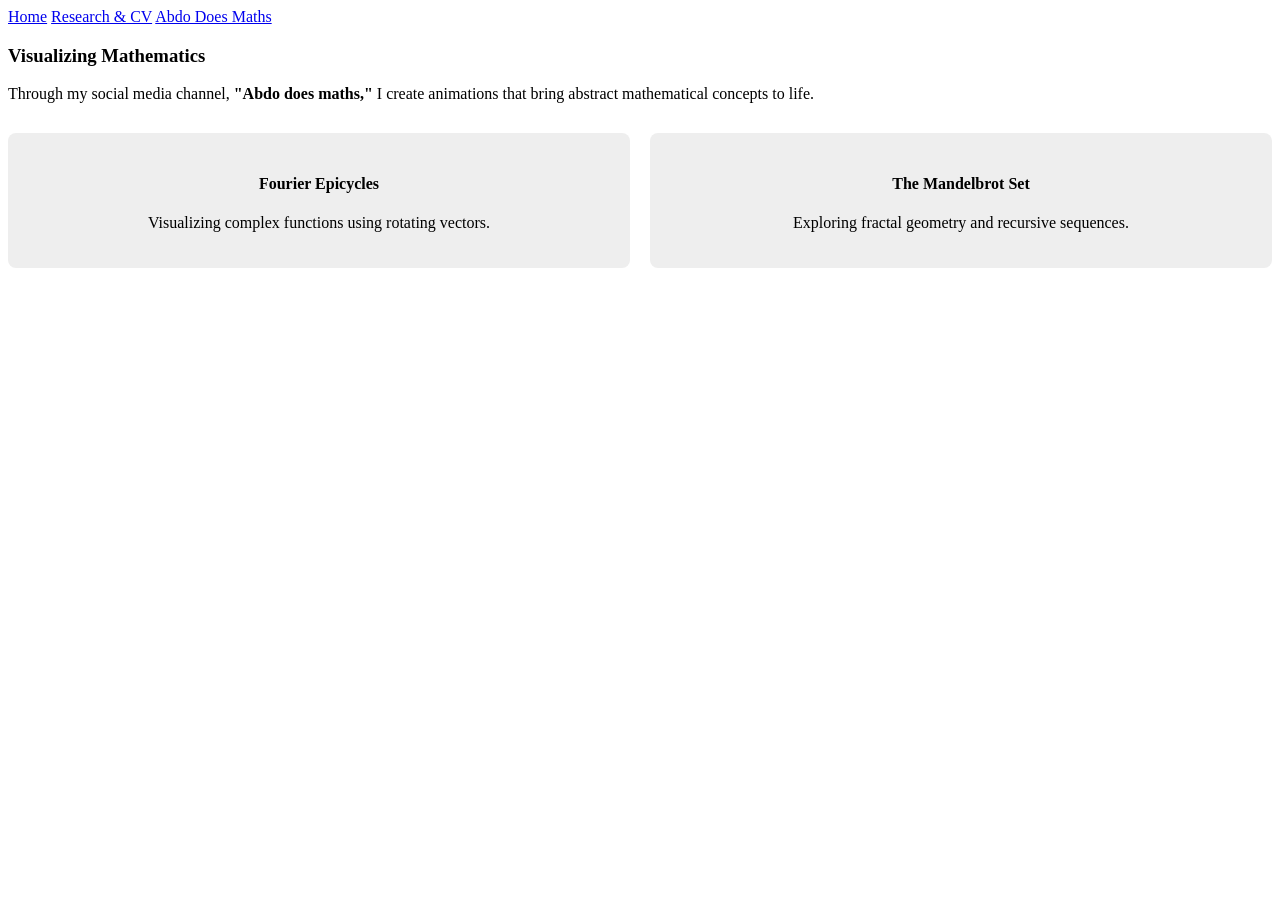
==== animations.html @ 846375ae "Add animations.html for visualizing mathematics" ====
<!DOCTYPE html>
<html lang="en">
<head>
    <meta charset="UTF-8">
    <meta name="viewport" content="width=device-width, initial-scale=1.0">
    <title>Abderrahmane Benfanich | Animations</title>
    <style>
        /* Paste the CSS from index.html here to keep the styling consistent */
    </style>
</head>
<body>

    <nav class="navbar">
        <a href="index.html">Home</a>
        <a href="research.html">Research & CV</a>
        <a href="animations.html" class="active">Abdo Does Maths</a>
    </nav>

    <div class="content-wrapper">
        <main class="card" style="grid-column: 1 / -1;"> <h3 class="section-title">Visualizing Mathematics</h3>
            <p>Through my social media channel, <strong>"Abdo does maths,"</strong> I create animations that bring abstract mathematical concepts to life.</p>
            
            <div style="display: flex; gap: 20px; margin-top: 30px;">
                <div style="flex: 1; background: #eee; padding: 20px; border-radius: 8px; text-align: center;">
                    <h4>Fourier Epicycles</h4>
                    <p>Visualizing complex functions using rotating vectors.</p>
                    </div>
                <div style="flex: 1; background: #eee; padding: 20px; border-radius: 8px; text-align: center;">
                    <h4>The Mandelbrot Set</h4>
                    <p>Exploring fractal geometry and recursive sequences.</p>
                </div>
            </div>
        </main>
    </div>

</body>
</html>
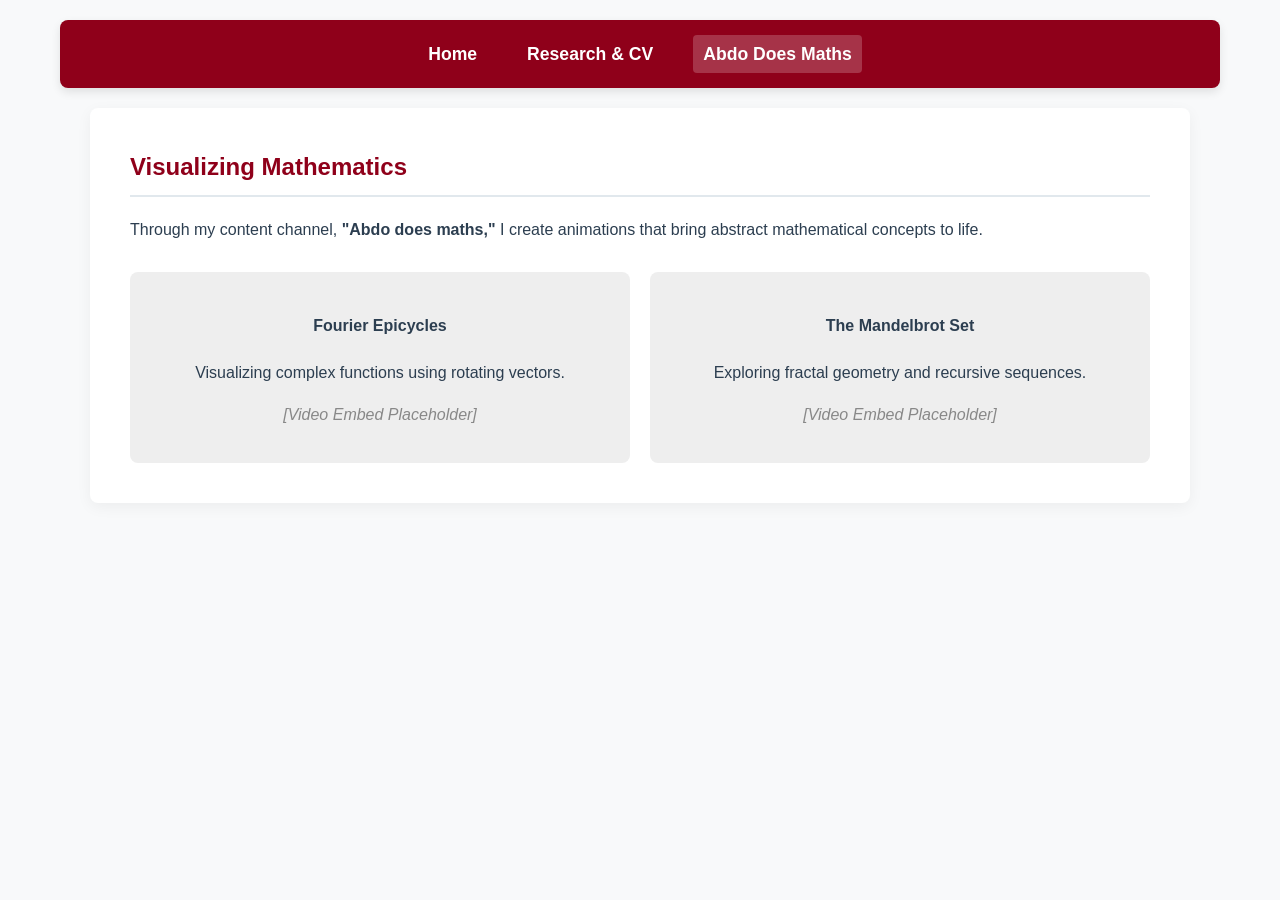
==== commit 7e877c5f: "Added all 3 website pages" ====
--- a/animations.html
+++ b/animations.html
@@ -5,7 +5,17 @@
     <meta name="viewport" content="width=device-width, initial-scale=1.0">
     <title>Abderrahmane Benfanich | Animations</title>
     <style>
-        /* Paste the CSS from index.html here to keep the styling consistent */
+        /* Exact same CSS */
+        :root { --primary: #8f001a; --bg-color: #f8f9fa; --text-main: #2c3e50; --text-light: #5a6c7d; --sidebar-bg: #ffffff; --border-color: #e1e8ed; }
+        body { font-family: 'Segoe UI', Roboto, Helvetica, Arial, sans-serif; line-height: 1.6; color: var(--text-main); background-color: var(--bg-color); margin: 0; padding: 20px; }
+        .navbar { background-color: var(--primary); max-width: 1100px; margin: 0 auto 20px auto; padding: 15px 30px; border-radius: 8px; box-shadow: 0 4px 10px rgba(0,0,0,0.1); display: flex; justify-content: center; gap: 30px; }
+        .navbar a { color: white; text-decoration: none; font-weight: 600; font-size: 1.1em; padding: 5px 10px; border-radius: 4px; transition: background 0.3s; }
+        .navbar a:hover, .navbar a.active { background-color: rgba(255, 255, 255, 0.2); }
+        .content-wrapper { max-width: 1100px; margin: 0 auto; display: grid; grid-template-columns: 1fr; gap: 20px; }
+        .card { background: var(--sidebar-bg); border-radius: 8px; box-shadow: 0 4px 15px rgba(0,0,0,0.05); padding: 40px; text-align: center; }
+        .section-title { color: var(--primary); font-size: 1.5em; border-bottom: 2px solid var(--border-color); padding-bottom: 8px; margin-top: 0; margin-bottom: 20px; text-align: left; }
+        .grid-container { display: grid; grid-template-columns: repeat(auto-fit, minmax(300px, 1fr)); gap: 20px; margin-top: 30px; }
+        .video-box { background: #eee; padding: 20px; border-radius: 8px; }
     </style>
 </head>
 <body>
@@ -17,21 +27,24 @@
     </nav>
 
     <div class="content-wrapper">
-        <main class="card" style="grid-column: 1 / -1;"> <h3 class="section-title">Visualizing Mathematics</h3>
-            <p>Through my social media channel, <strong>"Abdo does maths,"</strong> I create animations that bring abstract mathematical concepts to life.</p>
+        <main class="card">
+            <h3 class="section-title">Visualizing Mathematics</h3>
+            <p style="text-align: left;">Through my content channel, <strong>"Abdo does maths,"</strong> I create animations that bring abstract mathematical concepts to life.</p>
             
-            <div style="display: flex; gap: 20px; margin-top: 30px;">
-                <div style="flex: 1; background: #eee; padding: 20px; border-radius: 8px; text-align: center;">
+            <div class="grid-container">
+                <div class="video-box">
                     <h4>Fourier Epicycles</h4>
                     <p>Visualizing complex functions using rotating vectors.</p>
-                    </div>
-                <div style="flex: 1; background: #eee; padding: 20px; border-radius: 8px; text-align: center;">
+                    <p style="color: #888; font-style: italic;">[Video Embed Placeholder]</p>
+                </div>
+                <div class="video-box">
                     <h4>The Mandelbrot Set</h4>
                     <p>Exploring fractal geometry and recursive sequences.</p>
+                    <p style="color: #888; font-style: italic;">[Video Embed Placeholder]</p>
                 </div>
             </div>
         </main>
     </div>
 
 </body>
-</html>
+</html>
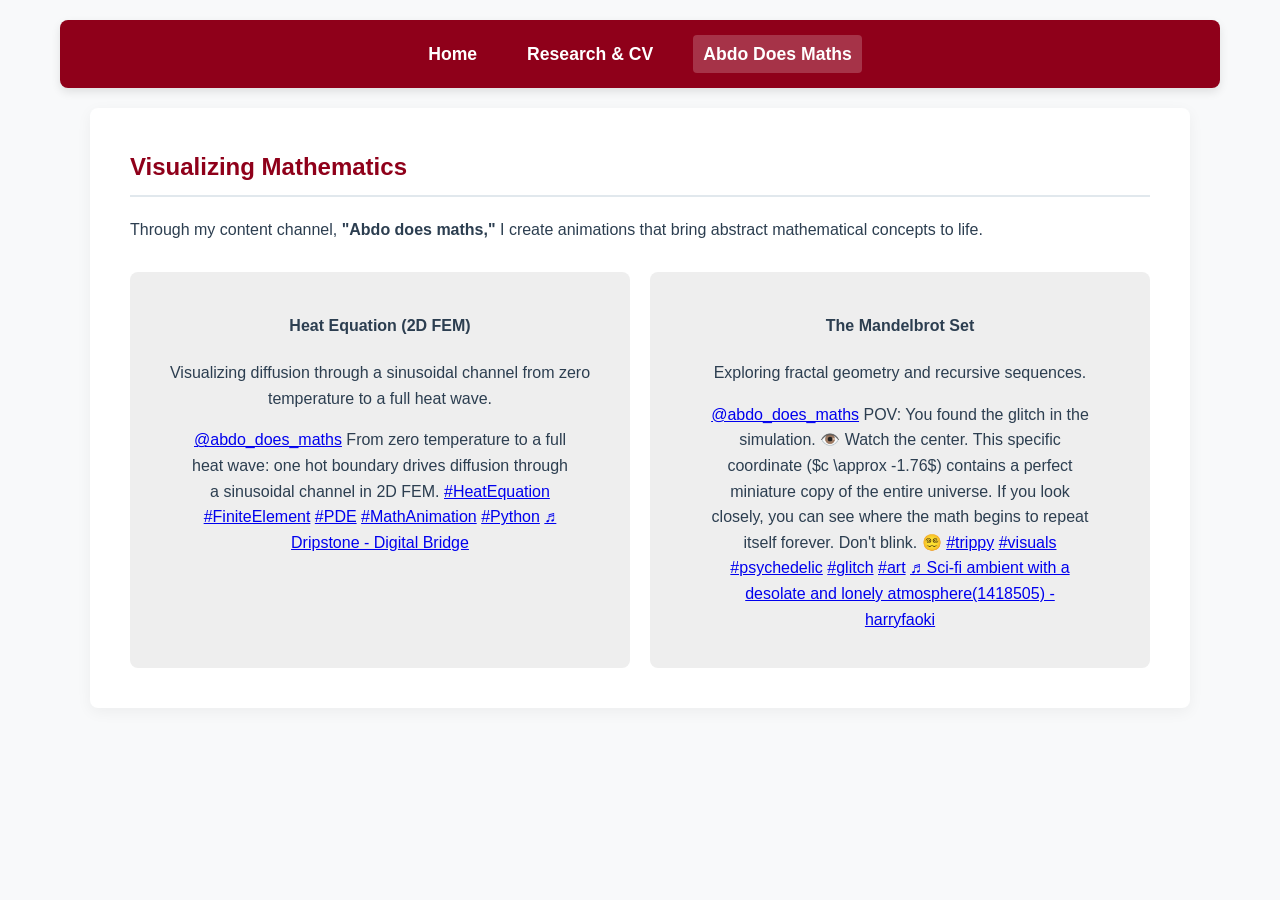
==== commit f1ab662c: "second video" ====
--- a/animations.html
+++ b/animations.html
@@ -33,14 +33,14 @@
             
             <div class="grid-container">
                 <div class="video-box">
-                    <h4>Fourier Epicycles</h4>
-                    <p>Visualizing complex functions using rotating vectors.</p>
-                    <p style="color: #888; font-style: italic;">[Video Embed Placeholder]</p>
+                <h4>Heat Equation (2D FEM)</h4>
+                <p>Visualizing diffusion through a sinusoidal channel from zero temperature to a full heat wave.</p>
+                    <blockquote class="tiktok-embed" cite="https://www.tiktok.com/@abdo_does_maths/video/7622740439497493781" data-video-id="7622740439497493781" style="max-width: 605px;min-width: 325px;" > <section> <a target="_blank" title="@abdo_does_maths" href="https://www.tiktok.com/@abdo_does_maths?refer=embed">@abdo_does_maths</a> From zero temperature to a full heat wave: one hot boundary drives diffusion through a sinusoidal channel in 2D FEM. <a title="heatequation" target="_blank" href="https://www.tiktok.com/tag/heatequation?refer=embed">#HeatEquation</a> <a title="finiteelement" target="_blank" href="https://www.tiktok.com/tag/finiteelement?refer=embed">#FiniteElement</a> <a title="pde" target="_blank" href="https://www.tiktok.com/tag/pde?refer=embed">#PDE</a> <a title="mathanimation" target="_blank" href="https://www.tiktok.com/tag/mathanimation?refer=embed">#MathAnimation</a> <a title="python" target="_blank" href="https://www.tiktok.com/tag/python?refer=embed">#Python</a> <a target="_blank" title="♬ Dripstone - Digital Bridge" href="https://www.tiktok.com/music/Dripstone-7466888353709099024?refer=embed">♬ Dripstone - Digital Bridge</a> </section> </blockquote> <script async src="https://www.tiktok.com/embed.js"></script>
                 </div>
                 <div class="video-box">
                     <h4>The Mandelbrot Set</h4>
                     <p>Exploring fractal geometry and recursive sequences.</p>
-                    <p style="color: #888; font-style: italic;">[Video Embed Placeholder]</p>
+                    <blockquote class="tiktok-embed" cite="https://www.tiktok.com/@abdo_does_maths/video/7607309494258896148" data-video-id="7607309494258896148" style="max-width: 605px;min-width: 325px;" > <section> <a target="_blank" title="@abdo_does_maths" href="https://www.tiktok.com/@abdo_does_maths?refer=embed">@abdo_does_maths</a> POV: You found the glitch in the simulation. 👁️ Watch the center. This specific coordinate ($c \approx -1.76$) contains a perfect miniature copy of the entire universe. If you look closely, you can see where the math begins to repeat itself forever. Don&#39;t blink. 😵‍💫 <a title="trippy" target="_blank" href="https://www.tiktok.com/tag/trippy?refer=embed">#trippy</a> <a title="visuals" target="_blank" href="https://www.tiktok.com/tag/visuals?refer=embed">#visuals</a> <a title="psychedelic" target="_blank" href="https://www.tiktok.com/tag/psychedelic?refer=embed">#psychedelic</a> <a title="glitch" target="_blank" href="https://www.tiktok.com/tag/glitch?refer=embed">#glitch</a> <a title="art" target="_blank" href="https://www.tiktok.com/tag/art?refer=embed">#art</a> <a target="_blank" title="♬ Sci-fi ambient with a desolate and lonely atmosphere(1418505) - harryfaoki" href="https://www.tiktok.com/music/Sci-fi-ambient-with-a-desolate-and-lonely-atmosphere-1418505-7223823859698894850?refer=embed">♬ Sci-fi ambient with a desolate and lonely atmosphere(1418505) - harryfaoki</a> </section> </blockquote> <script async src="https://www.tiktok.com/embed.js"></script>
                 </div>
             </div>
         </main>
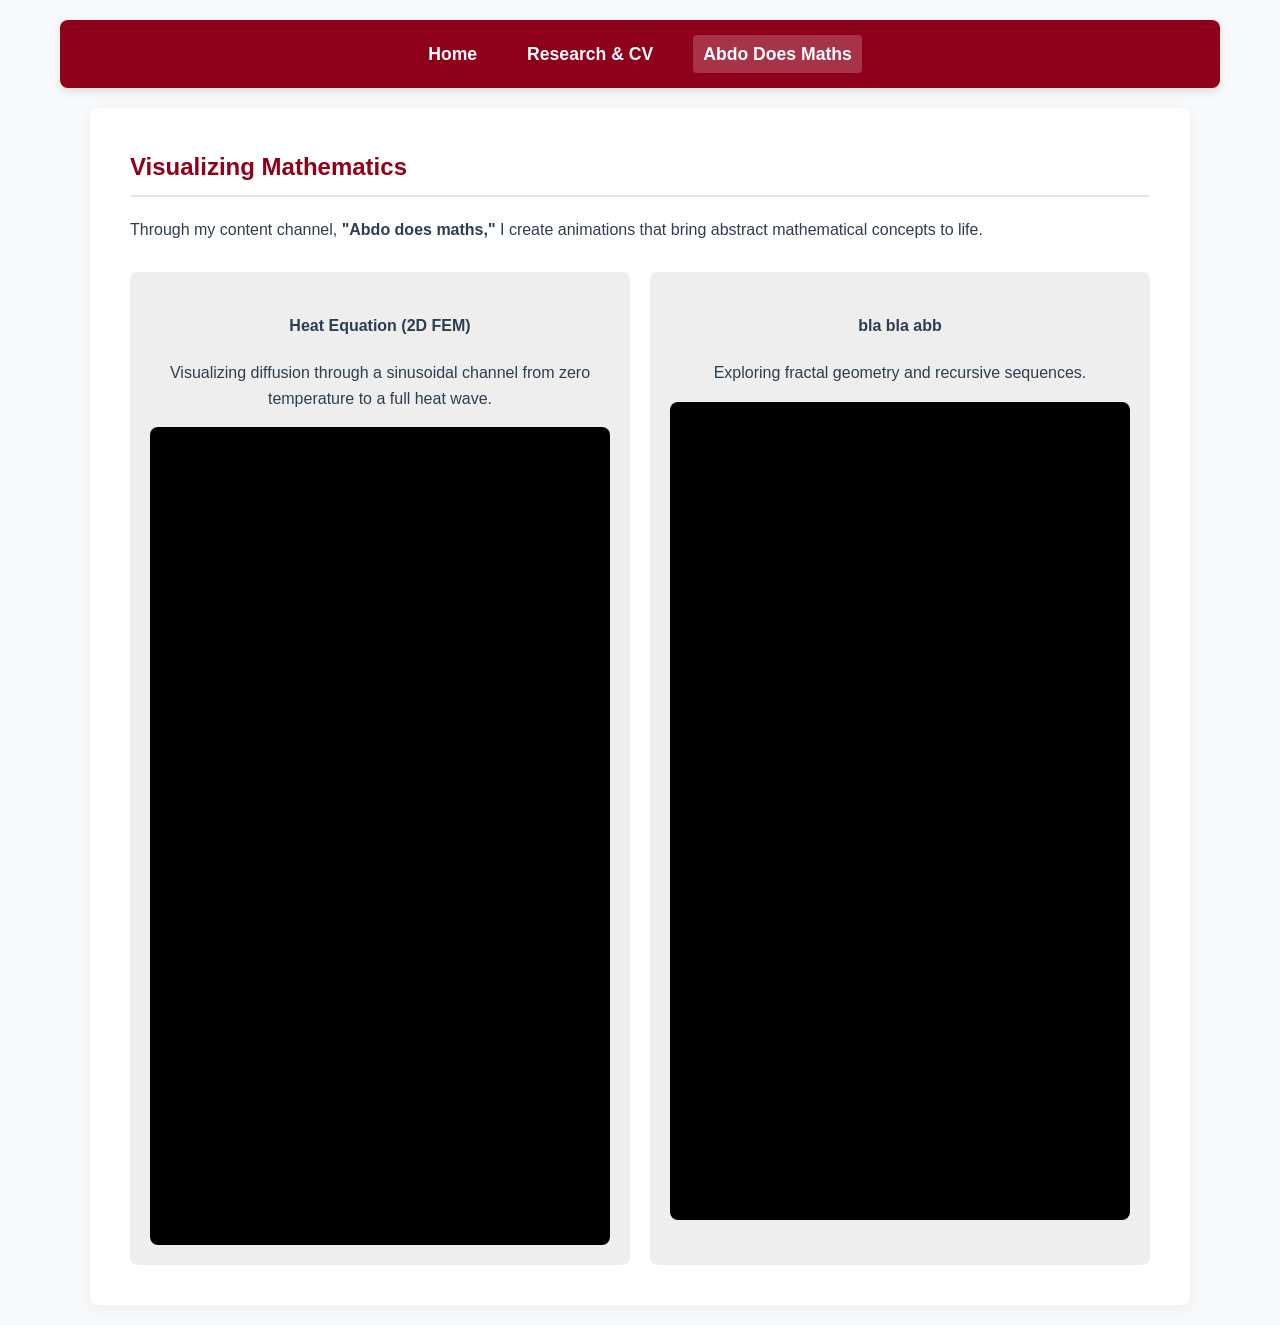
==== commit 20b2e0c2: "eh" ====
--- a/animations.html
+++ b/animations.html
@@ -16,6 +16,8 @@
         .section-title { color: var(--primary); font-size: 1.5em; border-bottom: 2px solid var(--border-color); padding-bottom: 8px; margin-top: 0; margin-bottom: 20px; text-align: left; }
         .grid-container { display: grid; grid-template-columns: repeat(auto-fit, minmax(300px, 1fr)); gap: 20px; margin-top: 30px; }
         .video-box { background: #eee; padding: 20px; border-radius: 8px; }
+        .tiktok-frame { position: relative; width: 100%; padding-top: 177.78%; border-radius: 8px; overflow: hidden; background: #000; }
+        .tiktok-frame iframe { position: absolute; inset: 0; width: 100%; height: 100%; border: 0; }
     </style>
 </head>
 <body>
@@ -35,12 +37,28 @@
                 <div class="video-box">
                 <h4>Heat Equation (2D FEM)</h4>
                 <p>Visualizing diffusion through a sinusoidal channel from zero temperature to a full heat wave.</p>
-                    <blockquote class="tiktok-embed" cite="https://www.tiktok.com/@abdo_does_maths/video/7622740439497493781" data-video-id="7622740439497493781" style="max-width: 605px;min-width: 325px;" > <section> <a target="_blank" title="@abdo_does_maths" href="https://www.tiktok.com/@abdo_does_maths?refer=embed">@abdo_does_maths</a> From zero temperature to a full heat wave: one hot boundary drives diffusion through a sinusoidal channel in 2D FEM. <a title="heatequation" target="_blank" href="https://www.tiktok.com/tag/heatequation?refer=embed">#HeatEquation</a> <a title="finiteelement" target="_blank" href="https://www.tiktok.com/tag/finiteelement?refer=embed">#FiniteElement</a> <a title="pde" target="_blank" href="https://www.tiktok.com/tag/pde?refer=embed">#PDE</a> <a title="mathanimation" target="_blank" href="https://www.tiktok.com/tag/mathanimation?refer=embed">#MathAnimation</a> <a title="python" target="_blank" href="https://www.tiktok.com/tag/python?refer=embed">#Python</a> <a target="_blank" title="♬ Dripstone - Digital Bridge" href="https://www.tiktok.com/music/Dripstone-7466888353709099024?refer=embed">♬ Dripstone - Digital Bridge</a> </section> </blockquote> <script async src="https://www.tiktok.com/embed.js"></script>
+                    <div class="tiktok-frame">
+                        <iframe
+                            src="https://www.tiktok.com/player/v1/7622740439497493781"
+                            title="Heat Equation (2D FEM)"
+                            loading="lazy"
+                            allow="autoplay; fullscreen; picture-in-picture; encrypted-media"
+                            allowfullscreen>
+                        </iframe>
+                    </div>
                 </div>
                 <div class="video-box">
-                    <h4>The Mandelbrot Set</h4>
+                    <h4>bla bla abb</h4>
                     <p>Exploring fractal geometry and recursive sequences.</p>
-                    <blockquote class="tiktok-embed" cite="https://www.tiktok.com/@abdo_does_maths/video/7607309494258896148" data-video-id="7607309494258896148" style="max-width: 605px;min-width: 325px;" > <section> <a target="_blank" title="@abdo_does_maths" href="https://www.tiktok.com/@abdo_does_maths?refer=embed">@abdo_does_maths</a> POV: You found the glitch in the simulation. 👁️ Watch the center. This specific coordinate ($c \approx -1.76$) contains a perfect miniature copy of the entire universe. If you look closely, you can see where the math begins to repeat itself forever. Don&#39;t blink. 😵‍💫 <a title="trippy" target="_blank" href="https://www.tiktok.com/tag/trippy?refer=embed">#trippy</a> <a title="visuals" target="_blank" href="https://www.tiktok.com/tag/visuals?refer=embed">#visuals</a> <a title="psychedelic" target="_blank" href="https://www.tiktok.com/tag/psychedelic?refer=embed">#psychedelic</a> <a title="glitch" target="_blank" href="https://www.tiktok.com/tag/glitch?refer=embed">#glitch</a> <a title="art" target="_blank" href="https://www.tiktok.com/tag/art?refer=embed">#art</a> <a target="_blank" title="♬ Sci-fi ambient with a desolate and lonely atmosphere(1418505) - harryfaoki" href="https://www.tiktok.com/music/Sci-fi-ambient-with-a-desolate-and-lonely-atmosphere-1418505-7223823859698894850?refer=embed">♬ Sci-fi ambient with a desolate and lonely atmosphere(1418505) - harryfaoki</a> </section> </blockquote> <script async src="https://www.tiktok.com/embed.js"></script>
+                    <div class="tiktok-frame">
+                        <iframe
+                            src="https://www.tiktok.com/player/v1/7607309494258896148"
+                            title="Fractal geometry and recursive sequences"
+                            loading="lazy"
+                            allow="autoplay; fullscreen; picture-in-picture; encrypted-media"
+                            allowfullscreen>
+                        </iframe>
+                    </div>
                 </div>
             </div>
         </main>
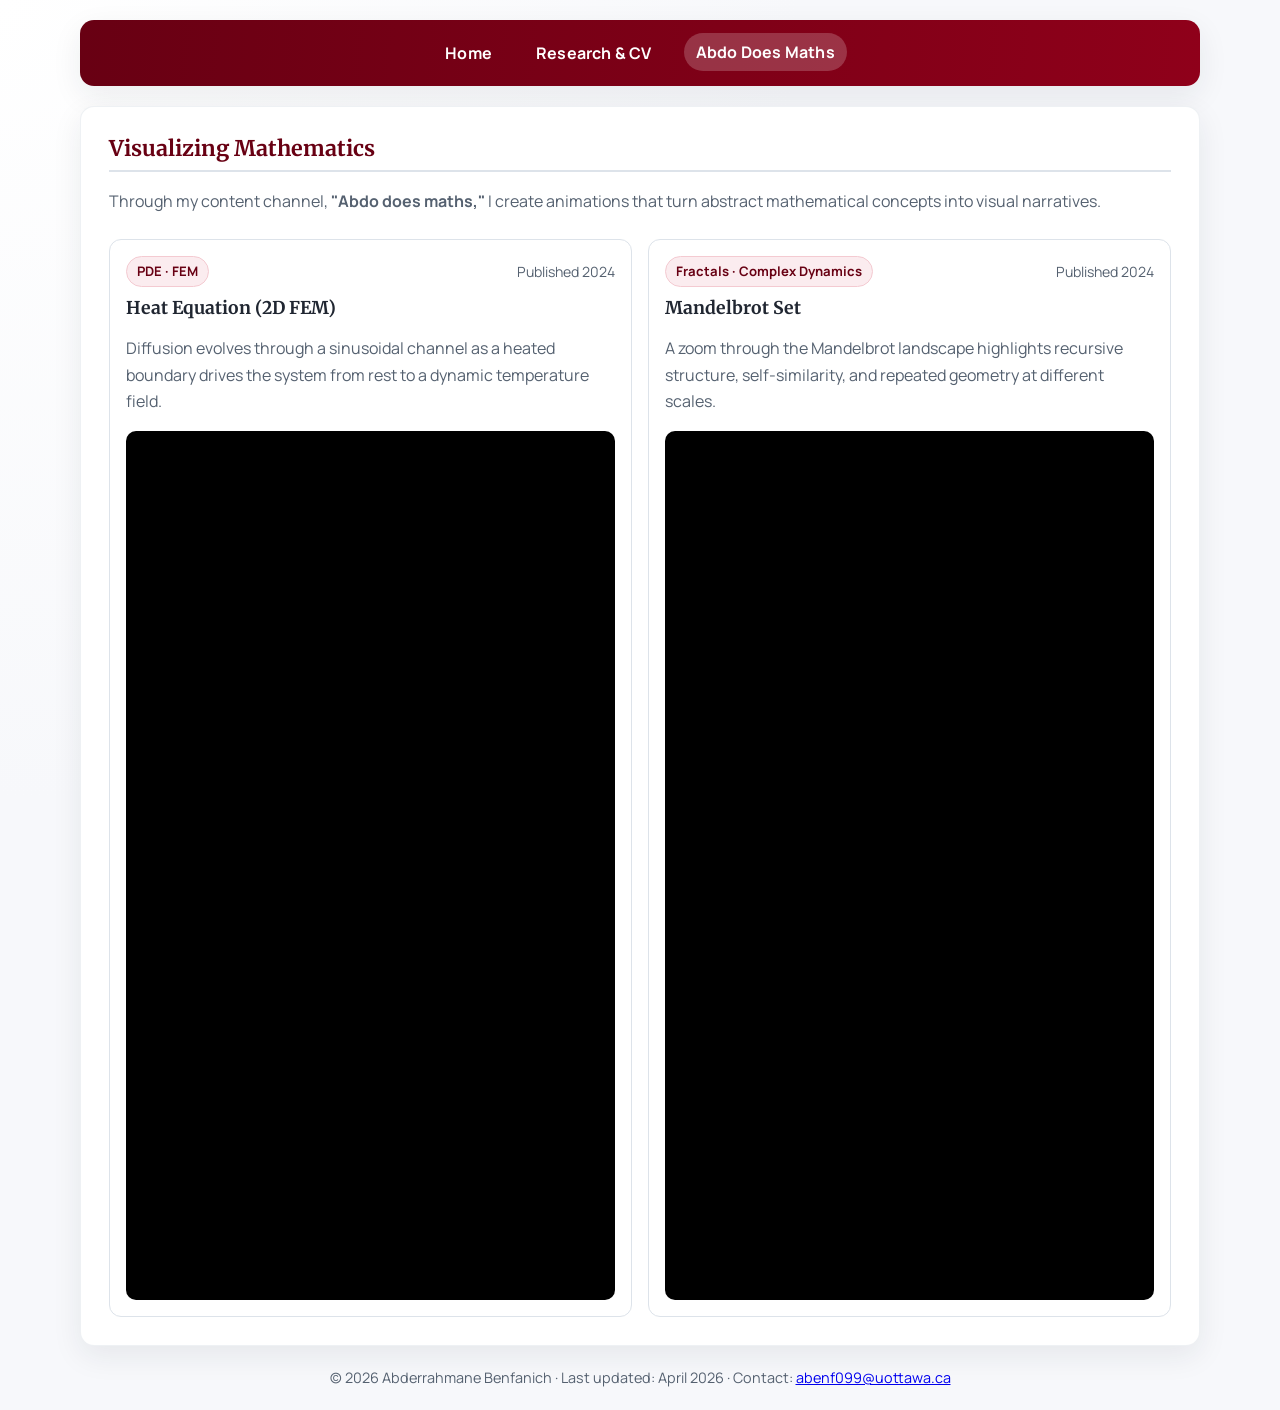
==== commit 920aedcb: "ofc" ====
--- a/animations.html
+++ b/animations.html
@@ -3,22 +3,23 @@
 <head>
     <meta charset="UTF-8">
     <meta name="viewport" content="width=device-width, initial-scale=1.0">
+    <meta name="description" content="Mathematical animations by Abderrahmane Benfanich: finite element simulation, PDE dynamics, and fractal visualizations from Abdo does maths.">
+    <meta name="robots" content="index, follow">
+    <meta property="og:type" content="website">
+    <meta property="og:title" content="Abderrahmane Benfanich | Animations">
+    <meta property="og:description" content="Watch math animations and visual explainers covering PDEs, FEM, and fractal geometry.">
+    <meta property="og:url" content="https://abderrahmane-benfanich.github.io/animations.html">
+    <meta property="og:image" content="https://abderrahmane-benfanich.github.io/favicon.svg">
+    <meta name="twitter:card" content="summary">
+    <meta name="twitter:title" content="Abderrahmane Benfanich | Animations">
+    <meta name="twitter:description" content="Watch math animations and visual explainers covering PDEs, FEM, and fractal geometry.">
+    <link rel="canonical" href="https://abderrahmane-benfanich.github.io/animations.html">
+    <link rel="icon" type="image/svg+xml" href="favicon.svg">
+    <link rel="preconnect" href="https://fonts.googleapis.com">
+    <link rel="preconnect" href="https://fonts.gstatic.com" crossorigin>
+    <link href="https://fonts.googleapis.com/css2?family=Manrope:wght@400;600;700;800&family=Merriweather:wght@700;900&display=swap" rel="stylesheet">
+    <link rel="stylesheet" href="styles.css">
     <title>Abderrahmane Benfanich | Animations</title>
-    <style>
-        /* Exact same CSS */
-        :root { --primary: #8f001a; --bg-color: #f8f9fa; --text-main: #2c3e50; --text-light: #5a6c7d; --sidebar-bg: #ffffff; --border-color: #e1e8ed; }
-        body { font-family: 'Segoe UI', Roboto, Helvetica, Arial, sans-serif; line-height: 1.6; color: var(--text-main); background-color: var(--bg-color); margin: 0; padding: 20px; }
-        .navbar { background-color: var(--primary); max-width: 1100px; margin: 0 auto 20px auto; padding: 15px 30px; border-radius: 8px; box-shadow: 0 4px 10px rgba(0,0,0,0.1); display: flex; justify-content: center; gap: 30px; }
-        .navbar a { color: white; text-decoration: none; font-weight: 600; font-size: 1.1em; padding: 5px 10px; border-radius: 4px; transition: background 0.3s; }
-        .navbar a:hover, .navbar a.active { background-color: rgba(255, 255, 255, 0.2); }
-        .content-wrapper { max-width: 1100px; margin: 0 auto; display: grid; grid-template-columns: 1fr; gap: 20px; }
-        .card { background: var(--sidebar-bg); border-radius: 8px; box-shadow: 0 4px 15px rgba(0,0,0,0.05); padding: 40px; text-align: center; }
-        .section-title { color: var(--primary); font-size: 1.5em; border-bottom: 2px solid var(--border-color); padding-bottom: 8px; margin-top: 0; margin-bottom: 20px; text-align: left; }
-        .grid-container { display: grid; grid-template-columns: repeat(auto-fit, minmax(300px, 1fr)); gap: 20px; margin-top: 30px; }
-        .video-box { background: #eee; padding: 20px; border-radius: 8px; }
-        .tiktok-frame { position: relative; width: 100%; padding-top: 177.78%; border-radius: 8px; overflow: hidden; background: #000; }
-        .tiktok-frame iframe { position: absolute; inset: 0; width: 100%; height: 100%; border: 0; }
-    </style>
 </head>
 <body>
 
@@ -30,13 +31,17 @@
 
     <div class="content-wrapper">
         <main class="card">
-            <h3 class="section-title">Visualizing Mathematics</h3>
-            <p style="text-align: left;">Through my content channel, <strong>"Abdo does maths,"</strong> I create animations that bring abstract mathematical concepts to life.</p>
+            <h1 class="section-title">Visualizing Mathematics</h1>
+            <p class="muted" style="text-align: left;">Through my content channel, <strong>"Abdo does maths,"</strong> I create animations that turn abstract mathematical concepts into visual narratives.</p>
             
             <div class="grid-container">
                 <div class="video-box">
-                <h4>Heat Equation (2D FEM)</h4>
-                <p>Visualizing diffusion through a sinusoidal channel from zero temperature to a full heat wave.</p>
+                <div class="video-meta">
+                    <span class="tag">PDE · FEM</span>
+                    <span class="video-date">Published 2024</span>
+                </div>
+                <h3>Heat Equation (2D FEM)</h3>
+                <p>Diffusion evolves through a sinusoidal channel as a heated boundary drives the system from rest to a dynamic temperature field.</p>
                     <div class="tiktok-frame">
                         <iframe
                             src="https://www.tiktok.com/player/v1/7622740439497493781"
@@ -48,12 +53,16 @@
                     </div>
                 </div>
                 <div class="video-box">
-                    <h4>bla bla abb</h4>
-                    <p>Exploring fractal geometry and recursive sequences.</p>
+                    <div class="video-meta">
+                        <span class="tag">Fractals · Complex Dynamics</span>
+                        <span class="video-date">Published 2024</span>
+                    </div>
+                    <h3>Mandelbrot Set</h3>
+                    <p>A zoom through the Mandelbrot landscape highlights recursive structure, self-similarity, and repeated geometry at different scales.</p>
                     <div class="tiktok-frame">
                         <iframe
                             src="https://www.tiktok.com/player/v1/7607309494258896148"
-                            title="Fractal geometry and recursive sequences"
+                            title="Mandelbrot set visualization"
                             loading="lazy"
                             allow="autoplay; fullscreen; picture-in-picture; encrypted-media"
                             allowfullscreen>
@@ -64,5 +73,39 @@
         </main>
     </div>
 
+        <footer class="site-footer">
+                © 2026 Abderrahmane Benfanich · Last updated: April 2026 · Contact: <a href="mailto:abenf099@uottawa.ca">abenf099@uottawa.ca</a>
+        </footer>
+
+        <script type="application/ld+json">
+        {
+            "@context": "https://schema.org",
+            "@graph": [
+                {
+                    "@type": "VideoObject",
+                    "name": "Heat Equation (2D FEM)",
+                    "description": "Finite element visualization of heat diffusion through a sinusoidal channel.",
+                    "embedUrl": "https://www.tiktok.com/player/v1/7622740439497493781",
+                    "thumbnailUrl": "https://abderrahmane-benfanich.github.io/favicon.svg",
+                    "publisher": {
+                        "@type": "Person",
+                        "name": "Abderrahmane Benfanich"
+                    }
+                },
+                {
+                    "@type": "VideoObject",
+                    "name": "Mandelbrot Set",
+                    "description": "Fractal geometry and recursive structure in complex dynamics.",
+                    "embedUrl": "https://www.tiktok.com/player/v1/7607309494258896148",
+                    "thumbnailUrl": "https://abderrahmane-benfanich.github.io/favicon.svg",
+                    "publisher": {
+                        "@type": "Person",
+                        "name": "Abderrahmane Benfanich"
+                    }
+                }
+            ]
+        }
+        </script>
+
 </body>
 </html>
--- a/styles.css
+++ b/styles.css
@@ -0,0 +1,365 @@
+:root {
+    --primary: #8f001a;
+    --primary-dark: #680013;
+    --primary-soft: #fbecef;
+    --ink-1: #202631;
+    --ink-2: #556170;
+    --bg: #f7f8fb;
+    --card: #ffffff;
+    --line: #dde3ea;
+    --shadow: 0 10px 30px rgba(25, 35, 45, 0.08);
+    --radius: 14px;
+    --content-width: 1120px;
+}
+
+* {
+    box-sizing: border-box;
+}
+
+html,
+body {
+    margin: 0;
+    padding: 0;
+}
+
+body {
+    font-family: "Manrope", "Segoe UI", Roboto, Helvetica, Arial, sans-serif;
+    line-height: 1.65;
+    color: var(--ink-1);
+    background:
+        radial-gradient(circle at 0% 0%, #ffffff 0%, #f7f8fb 42%),
+        linear-gradient(140deg, #f9fbff 0%, #f3f4f8 100%);
+    padding: 20px;
+}
+
+h1,
+h2,
+h3,
+h4 {
+    font-family: "Merriweather", Georgia, "Times New Roman", serif;
+    color: var(--ink-1);
+    line-height: 1.25;
+}
+
+p {
+    color: var(--ink-2);
+}
+
+.navbar {
+    background: linear-gradient(95deg, var(--primary-dark) 0%, var(--primary) 100%);
+    max-width: var(--content-width);
+    margin: 0 auto 20px;
+    padding: 14px 24px;
+    border-radius: var(--radius);
+    box-shadow: var(--shadow);
+    display: flex;
+    justify-content: center;
+    gap: 20px;
+    flex-wrap: wrap;
+}
+
+.navbar a {
+    color: #ffffff;
+    text-decoration: none;
+    font-weight: 700;
+    font-size: 1rem;
+    letter-spacing: 0.2px;
+    padding: 6px 12px;
+    border-radius: 999px;
+    transition: background-color 0.2s ease, transform 0.2s ease;
+}
+
+.navbar a:hover,
+.navbar a.active {
+    background-color: rgba(255, 255, 255, 0.2);
+    transform: translateY(-1px);
+}
+
+.content-wrapper {
+    max-width: var(--content-width);
+    margin: 0 auto;
+    display: grid;
+    gap: 20px;
+}
+
+.layout-home {
+    grid-template-columns: 310px 1fr;
+}
+
+.card {
+    background: var(--card);
+    border-radius: var(--radius);
+    box-shadow: var(--shadow);
+    padding: 28px;
+    border: 1px solid rgba(221, 227, 234, 0.5);
+}
+
+.hero {
+    position: relative;
+    overflow: hidden;
+    background:
+        linear-gradient(118deg, #fff8f9 0%, #ffffff 42%, #f4f8ff 100%);
+}
+
+.hero::before {
+    content: "";
+    position: absolute;
+    width: 320px;
+    height: 320px;
+    border-radius: 50%;
+    background: radial-gradient(circle, rgba(143, 0, 26, 0.13) 0%, rgba(143, 0, 26, 0) 70%);
+    top: -140px;
+    right: -100px;
+    pointer-events: none;
+}
+
+.hero-title {
+    margin: 0 0 8px;
+    font-size: clamp(1.8rem, 3vw, 2.4rem);
+    color: var(--primary-dark);
+}
+
+.hero-subtitle {
+    margin: 0;
+    max-width: 70ch;
+}
+
+.hero-actions,
+.inline-actions {
+    margin-top: 18px;
+    display: flex;
+    gap: 10px;
+    flex-wrap: wrap;
+}
+
+.button {
+    display: inline-flex;
+    align-items: center;
+    justify-content: center;
+    gap: 6px;
+    text-decoration: none;
+    border: 1px solid var(--line);
+    border-radius: 10px;
+    padding: 9px 14px;
+    font-weight: 700;
+    color: var(--ink-1);
+    background: #fff;
+    transition: transform 0.2s ease, box-shadow 0.2s ease, background-color 0.2s ease;
+}
+
+.button:hover {
+    transform: translateY(-1px);
+    box-shadow: 0 8px 18px rgba(32, 38, 49, 0.08);
+}
+
+.button-primary {
+    border-color: var(--primary);
+    background: var(--primary);
+    color: #fff;
+}
+
+.button-primary:hover {
+    background: var(--primary-dark);
+}
+
+.section-title {
+    margin: 0 0 16px;
+    font-size: 1.35rem;
+    color: var(--primary-dark);
+    border-bottom: 2px solid var(--line);
+    padding-bottom: 8px;
+}
+
+.muted {
+    color: var(--ink-2);
+}
+
+.contact-list {
+    list-style: none;
+    padding: 0;
+    margin: 0;
+    display: grid;
+    gap: 10px;
+    font-size: 0.95rem;
+}
+
+.contact-list a {
+    color: var(--primary);
+    text-decoration: none;
+    font-weight: 700;
+}
+
+.contact-list a:hover {
+    text-decoration: underline;
+}
+
+.block-title {
+    font-size: 0.95rem;
+    margin: 22px 0 8px;
+    color: var(--ink-1);
+}
+
+.tag-cloud {
+    display: flex;
+    flex-wrap: wrap;
+    gap: 8px;
+}
+
+.tag {
+    background: var(--primary-soft);
+    color: var(--primary-dark);
+    border: 1px solid #f4cad1;
+    padding: 4px 10px;
+    border-radius: 999px;
+    font-size: 0.82rem;
+    font-weight: 700;
+}
+
+.meta-row {
+    display: flex;
+    justify-content: space-between;
+    align-items: baseline;
+    gap: 16px;
+    flex-wrap: wrap;
+}
+
+.meta-date {
+    color: var(--primary);
+    font-size: 0.9rem;
+    font-weight: 700;
+}
+
+.item {
+    margin-bottom: 24px;
+}
+
+.item:last-child {
+    margin-bottom: 0;
+}
+
+.item-subtitle {
+    font-style: italic;
+    color: var(--ink-2);
+    font-size: 0.95rem;
+}
+
+.item p,
+.item ul {
+    margin-top: 8px;
+    margin-bottom: 0;
+}
+
+.publication-list {
+    display: grid;
+    gap: 14px;
+}
+
+.publication-card {
+    border: 1px solid var(--line);
+    border-radius: 12px;
+    padding: 16px;
+    background: #fff;
+}
+
+.publication-card h4 {
+    margin: 0 0 6px;
+    font-size: 1.02rem;
+}
+
+.publication-links {
+    display: flex;
+    flex-wrap: wrap;
+    gap: 8px;
+    margin-top: 10px;
+}
+
+.publication-links a {
+    color: var(--primary);
+    text-decoration: none;
+    font-weight: 700;
+}
+
+.publication-links a:hover {
+    text-decoration: underline;
+}
+
+.grid-container {
+    display: grid;
+    grid-template-columns: repeat(auto-fit, minmax(260px, 1fr));
+    gap: 16px;
+    margin-top: 24px;
+}
+
+.video-box {
+    background: #fff;
+    border-radius: 12px;
+    padding: 16px;
+    border: 1px solid var(--line);
+    text-align: left;
+}
+
+.video-box h3 {
+    margin: 0 0 6px;
+    font-size: 1.1rem;
+}
+
+.video-meta {
+    display: flex;
+    justify-content: space-between;
+    align-items: center;
+    gap: 8px;
+    flex-wrap: wrap;
+    margin-bottom: 10px;
+}
+
+.video-date {
+    color: var(--ink-2);
+    font-size: 0.88rem;
+}
+
+.tiktok-frame {
+    position: relative;
+    width: 100%;
+    padding-top: 177.78%;
+    border-radius: 10px;
+    overflow: hidden;
+    background: #000;
+}
+
+.tiktok-frame iframe {
+    position: absolute;
+    inset: 0;
+    width: 100%;
+    height: 100%;
+    border: 0;
+}
+
+.site-footer {
+    max-width: var(--content-width);
+    margin: 20px auto 0;
+    color: var(--ink-2);
+    font-size: 0.9rem;
+    text-align: center;
+}
+
+a:focus-visible,
+button:focus-visible,
+iframe:focus-visible {
+    outline: 3px solid #2b7fff;
+    outline-offset: 2px;
+    border-radius: 8px;
+}
+
+@media (max-width: 860px) {
+    body {
+        padding: 14px;
+    }
+
+    .layout-home {
+        grid-template-columns: 1fr;
+    }
+
+    .card {
+        padding: 20px;
+    }
+}
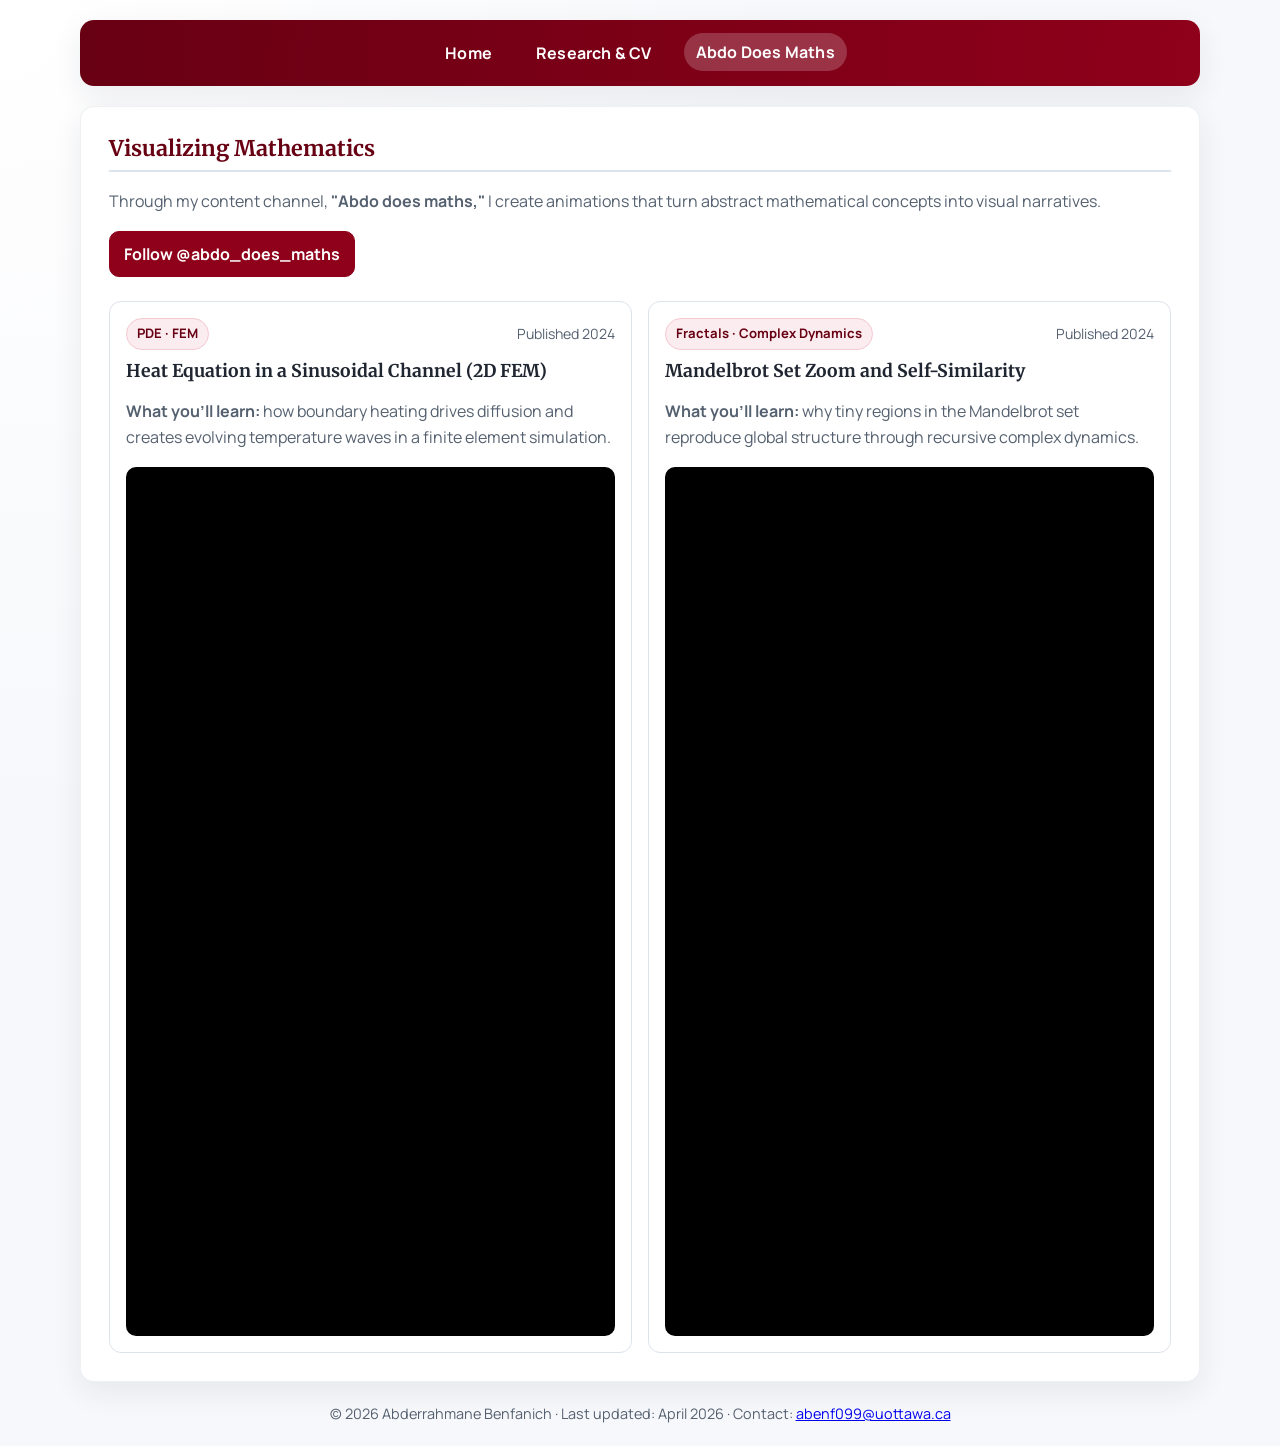
==== commit 76aff8c9: "y" ====
--- a/animations.html
+++ b/animations.html
@@ -33,6 +33,9 @@
         <main class="card">
             <h1 class="section-title">Visualizing Mathematics</h1>
             <p class="muted" style="text-align: left;">Through my content channel, <strong>"Abdo does maths,"</strong> I create animations that turn abstract mathematical concepts into visual narratives.</p>
+            <div class="inline-actions" style="justify-content: flex-start; margin-top: 8px;">
+                <a class="button button-primary" href="https://www.tiktok.com/@abdo_does_maths" target="_blank" rel="noopener noreferrer">Follow @abdo_does_maths</a>
+            </div>
             
             <div class="grid-container">
                 <div class="video-box">
@@ -40,8 +43,8 @@
                     <span class="tag">PDE · FEM</span>
                     <span class="video-date">Published 2024</span>
                 </div>
-                <h3>Heat Equation (2D FEM)</h3>
-                <p>Diffusion evolves through a sinusoidal channel as a heated boundary drives the system from rest to a dynamic temperature field.</p>
+                <h3>Heat Equation in a Sinusoidal Channel (2D FEM)</h3>
+                <p><strong>What you'll learn:</strong> how boundary heating drives diffusion and creates evolving temperature waves in a finite element simulation.</p>
                     <div class="tiktok-frame">
                         <iframe
                             src="https://www.tiktok.com/player/v1/7622740439497493781"
@@ -57,8 +60,8 @@
                         <span class="tag">Fractals · Complex Dynamics</span>
                         <span class="video-date">Published 2024</span>
                     </div>
-                    <h3>Mandelbrot Set</h3>
-                    <p>A zoom through the Mandelbrot landscape highlights recursive structure, self-similarity, and repeated geometry at different scales.</p>
+                    <h3>Mandelbrot Set Zoom and Self-Similarity</h3>
+                    <p><strong>What you'll learn:</strong> why tiny regions in the Mandelbrot set reproduce global structure through recursive complex dynamics.</p>
                     <div class="tiktok-frame">
                         <iframe
                             src="https://www.tiktok.com/player/v1/7607309494258896148"
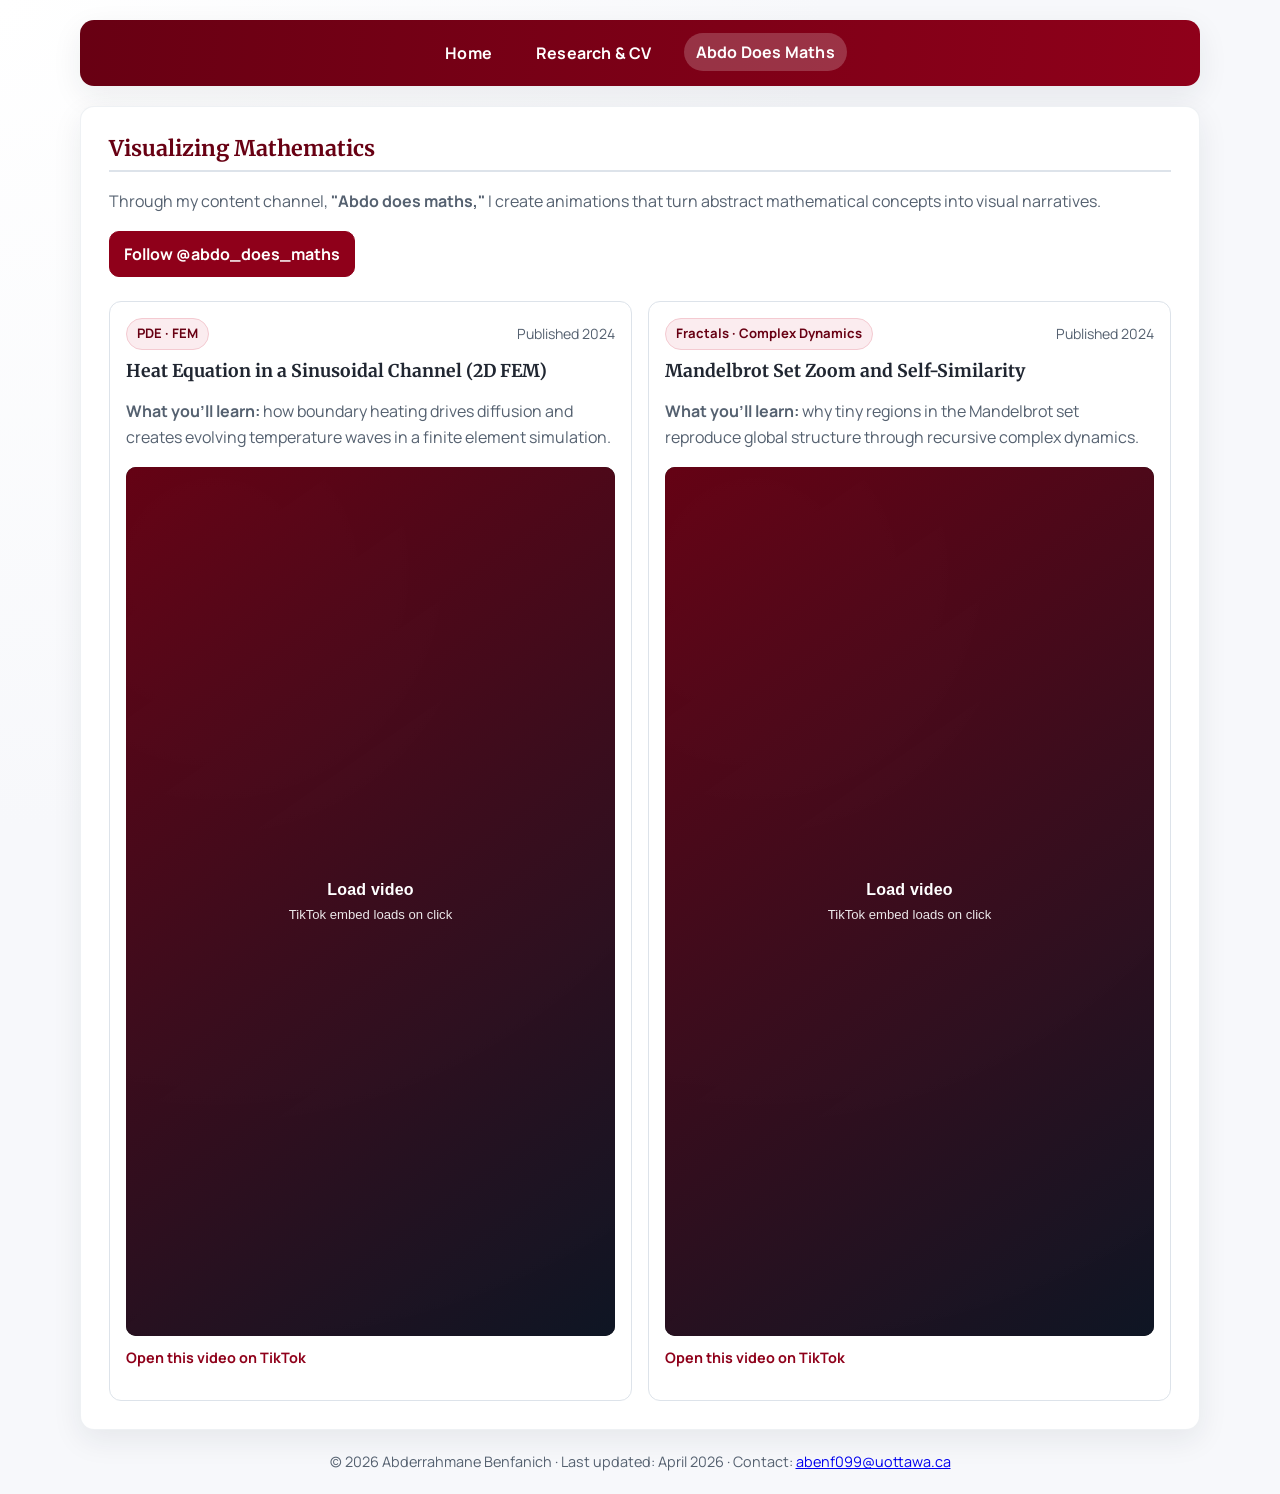
==== commit 3bff9418: "update animations.html, index.html, research.html and styles.css" ====
--- a/animations.html
+++ b/animations.html
@@ -9,10 +9,12 @@
     <meta property="og:title" content="Abderrahmane Benfanich | Animations">
     <meta property="og:description" content="Watch math animations and visual explainers covering PDEs, FEM, and fractal geometry.">
     <meta property="og:url" content="https://abderrahmane-benfanich.github.io/animations.html">
-    <meta property="og:image" content="https://abderrahmane-benfanich.github.io/favicon.svg">
+    <meta property="og:image" content="https://abderrahmane-benfanich.github.io/social-preview.svg">
+    <meta property="og:image:alt" content="Abderrahmane Benfanich mathematical animations preview">
     <meta name="twitter:card" content="summary">
     <meta name="twitter:title" content="Abderrahmane Benfanich | Animations">
     <meta name="twitter:description" content="Watch math animations and visual explainers covering PDEs, FEM, and fractal geometry.">
+    <meta name="twitter:image" content="https://abderrahmane-benfanich.github.io/social-preview.svg">
     <link rel="canonical" href="https://abderrahmane-benfanich.github.io/animations.html">
     <link rel="icon" type="image/svg+xml" href="favicon.svg">
     <link rel="preconnect" href="https://fonts.googleapis.com">
@@ -22,7 +24,6 @@
     <title>Abderrahmane Benfanich | Animations</title>
 </head>
 <body>
-
     <nav class="navbar">
         <a href="index.html">Home</a>
         <a href="research.html">Research & CV</a>
@@ -30,10 +31,10 @@
     </nav>
 
     <div class="content-wrapper">
-        <main class="card">
+        <main class="card" id="main-content">
             <h1 class="section-title">Visualizing Mathematics</h1>
-            <p class="muted" style="text-align: left;">Through my content channel, <strong>"Abdo does maths,"</strong> I create animations that turn abstract mathematical concepts into visual narratives.</p>
-            <div class="inline-actions" style="justify-content: flex-start; margin-top: 8px;">
+            <p class="muted text-left">Through my content channel, <strong>"Abdo does maths,"</strong> I create animations that turn abstract mathematical concepts into visual narratives.</p>
+            <div class="inline-actions inline-actions-start">
                 <a class="button button-primary" href="https://www.tiktok.com/@abdo_does_maths" target="_blank" rel="noopener noreferrer">Follow @abdo_does_maths</a>
             </div>
             
@@ -46,14 +47,16 @@
                 <h3>Heat Equation in a Sinusoidal Channel (2D FEM)</h3>
                 <p><strong>What you'll learn:</strong> how boundary heating drives diffusion and creates evolving temperature waves in a finite element simulation.</p>
                     <div class="tiktok-frame">
-                        <iframe
-                            src="https://www.tiktok.com/player/v1/7622740439497493781"
-                            title="Heat Equation (2D FEM)"
-                            loading="lazy"
-                            allow="autoplay; fullscreen; picture-in-picture; encrypted-media"
-                            allowfullscreen>
-                        </iframe>
+                        <button
+                            class="embed-loader"
+                            type="button"
+                            data-embed-src="https://www.tiktok.com/player/v1/7622740439497493781"
+                            data-embed-title="Heat Equation (2D FEM)">
+                            <span class="embed-loader__label">Load video</span>
+                            <span class="embed-loader__hint">TikTok embed loads on click</span>
+                        </button>
                     </div>
+                    <p class="video-fallback"><a href="https://www.tiktok.com/@abdo_does_maths/video/7622740439497493781" target="_blank" rel="noopener noreferrer">Open this video on TikTok</a></p>
                 </div>
                 <div class="video-box">
                     <div class="video-meta">
@@ -63,14 +66,16 @@
                     <h3>Mandelbrot Set Zoom and Self-Similarity</h3>
                     <p><strong>What you'll learn:</strong> why tiny regions in the Mandelbrot set reproduce global structure through recursive complex dynamics.</p>
                     <div class="tiktok-frame">
-                        <iframe
-                            src="https://www.tiktok.com/player/v1/7607309494258896148"
-                            title="Mandelbrot set visualization"
-                            loading="lazy"
-                            allow="autoplay; fullscreen; picture-in-picture; encrypted-media"
-                            allowfullscreen>
-                        </iframe>
+                        <button
+                            class="embed-loader"
+                            type="button"
+                            data-embed-src="https://www.tiktok.com/player/v1/7607309494258896148"
+                            data-embed-title="Mandelbrot set visualization">
+                            <span class="embed-loader__label">Load video</span>
+                            <span class="embed-loader__hint">TikTok embed loads on click</span>
+                        </button>
                     </div>
+                    <p class="video-fallback"><a href="https://www.tiktok.com/@abdo_does_maths/video/7607309494258896148" target="_blank" rel="noopener noreferrer">Open this video on TikTok</a></p>
                 </div>
             </div>
         </main>
@@ -110,5 +115,33 @@
         }
         </script>
 
+        <script>
+        (function () {
+            var loaders = document.querySelectorAll('.embed-loader');
+
+            loaders.forEach(function (loader) {
+                loader.addEventListener('click', function () {
+                    var frame = loader.closest('.tiktok-frame');
+                    var src = loader.getAttribute('data-embed-src');
+                    var title = loader.getAttribute('data-embed-title') || 'TikTok video';
+
+                    if (!frame || !src) {
+                        return;
+                    }
+
+                    var iframe = document.createElement('iframe');
+                    iframe.src = src;
+                    iframe.title = title;
+                    iframe.loading = 'lazy';
+                    iframe.allow = 'autoplay; fullscreen; picture-in-picture; encrypted-media';
+                    iframe.setAttribute('allowfullscreen', '');
+
+                    frame.innerHTML = '';
+                    frame.appendChild(iframe);
+                });
+            });
+        })();
+        </script>
+
 </body>
 </html>
--- a/styles.css
+++ b/styles.css
@@ -94,6 +94,32 @@
     border: 1px solid rgba(221, 227, 234, 0.5);
 }
 
+.card-spaced {
+    margin-top: 20px;
+}
+
+.profile-name {
+    margin: 0;
+    color: var(--primary-dark);
+}
+
+.profile-role {
+    margin-top: 8px;
+}
+
+.page-title {
+    margin-top: 0;
+    color: var(--primary-dark);
+}
+
+.section-title-top {
+    margin-top: 28px;
+}
+
+.text-left {
+    text-align: left;
+}
+
 .hero {
     position: relative;
     overflow: hidden;
@@ -132,6 +158,11 @@
     flex-wrap: wrap;
 }
 
+.inline-actions-start {
+    justify-content: flex-start;
+    margin-top: 8px;
+}
+
 .button {
     display: inline-flex;
     align-items: center;
@@ -145,6 +176,11 @@
     color: var(--ink-1);
     background: #fff;
     transition: transform 0.2s ease, box-shadow 0.2s ease, background-color 0.2s ease;
+}
+
+.button-small {
+    padding: 7px 11px;
+    font-size: 0.85rem;
 }
 
 .button:hover {
@@ -168,6 +204,39 @@
     color: var(--primary-dark);
     border-bottom: 2px solid var(--line);
     padding-bottom: 8px;
+}
+
+.work-grid {
+    display: grid;
+    grid-template-columns: repeat(auto-fit, minmax(240px, 1fr));
+    gap: 14px;
+}
+
+.work-card {
+    border: 1px solid var(--line);
+    border-radius: 12px;
+    padding: 14px;
+    background: #fff;
+}
+
+.work-card h3 {
+    margin: 6px 0;
+    font-size: 1.02rem;
+}
+
+.work-card p {
+    margin: 8px 0 10px;
+    font-size: 0.95rem;
+}
+
+.work-card a {
+    color: var(--primary);
+    text-decoration: none;
+    font-weight: 700;
+}
+
+.work-card a:hover {
+    text-decoration: underline;
 }
 
 .muted {
@@ -243,6 +312,16 @@
     font-size: 0.95rem;
 }
 
+.item-title {
+    margin: 0;
+    font-size: 1.1rem;
+}
+
+.publication-title {
+    margin: 0;
+    font-size: 1.06rem;
+}
+
 .item p,
 .item ul {
     margin-top: 8px;
@@ -271,6 +350,34 @@
     flex-wrap: wrap;
     gap: 8px;
     margin-top: 10px;
+}
+
+.publication-actions {
+    display: flex;
+    flex-wrap: wrap;
+    gap: 8px;
+    margin-top: 10px;
+}
+
+.publication-actions .button {
+    text-decoration: none;
+}
+
+.doi-pending {
+    display: inline-flex;
+    align-items: center;
+    padding: 7px 10px;
+    border: 1px dashed var(--line);
+    border-radius: 10px;
+    font-size: 0.85rem;
+    color: var(--ink-2);
+    background: #fcfdff;
+}
+
+.copy-feedback {
+    font-size: 0.85rem;
+    color: var(--ink-2);
+    align-self: center;
 }
 
 .publication-links a {
@@ -334,6 +441,72 @@
     border: 0;
 }
 
+.embed-loader {
+    position: absolute;
+    inset: 0;
+    border: 0;
+    width: 100%;
+    height: 100%;
+    display: flex;
+    flex-direction: column;
+    align-items: center;
+    justify-content: center;
+    gap: 8px;
+    cursor: pointer;
+    color: #fff;
+    background:
+        linear-gradient(145deg, rgba(104, 0, 19, 0.95), rgba(16, 24, 40, 0.9)),
+        radial-gradient(circle at 18% 12%, rgba(255, 255, 255, 0.2), rgba(255, 255, 255, 0));
+    transition: transform 0.2s ease;
+}
+
+.embed-loader:hover {
+    transform: scale(1.01);
+}
+
+.embed-loader:focus-visible {
+    outline: 3px solid #2b7fff;
+    outline-offset: -3px;
+}
+
+.embed-loader__label {
+    font-size: 1rem;
+    font-weight: 800;
+    letter-spacing: 0.2px;
+}
+
+.embed-loader__hint {
+    font-size: 0.82rem;
+    opacity: 0.9;
+}
+
+.video-fallback {
+    margin-top: 10px;
+    font-size: 0.9rem;
+}
+
+.video-fallback a {
+    color: var(--primary);
+    text-decoration: none;
+    font-weight: 700;
+}
+
+.video-fallback a:hover {
+    text-decoration: underline;
+}
+
+.visually-hidden {
+    position: absolute;
+    width: 1px;
+    height: 1px;
+    padding: 0;
+    margin: -1px;
+    overflow: hidden;
+    clip: rect(0, 0, 0, 0);
+    white-space: nowrap;
+    border: 0;
+}
+
 .site-footer {
     max-width: var(--content-width);
     margin: 20px auto 0;
@@ -363,3 +536,12 @@
         padding: 20px;
     }
 }
+
+@media (prefers-reduced-motion: reduce) {
+    *,
+    *::before,
+    *::after {
+        transition: none !important;
+        animation: none !important;
+    }
+}
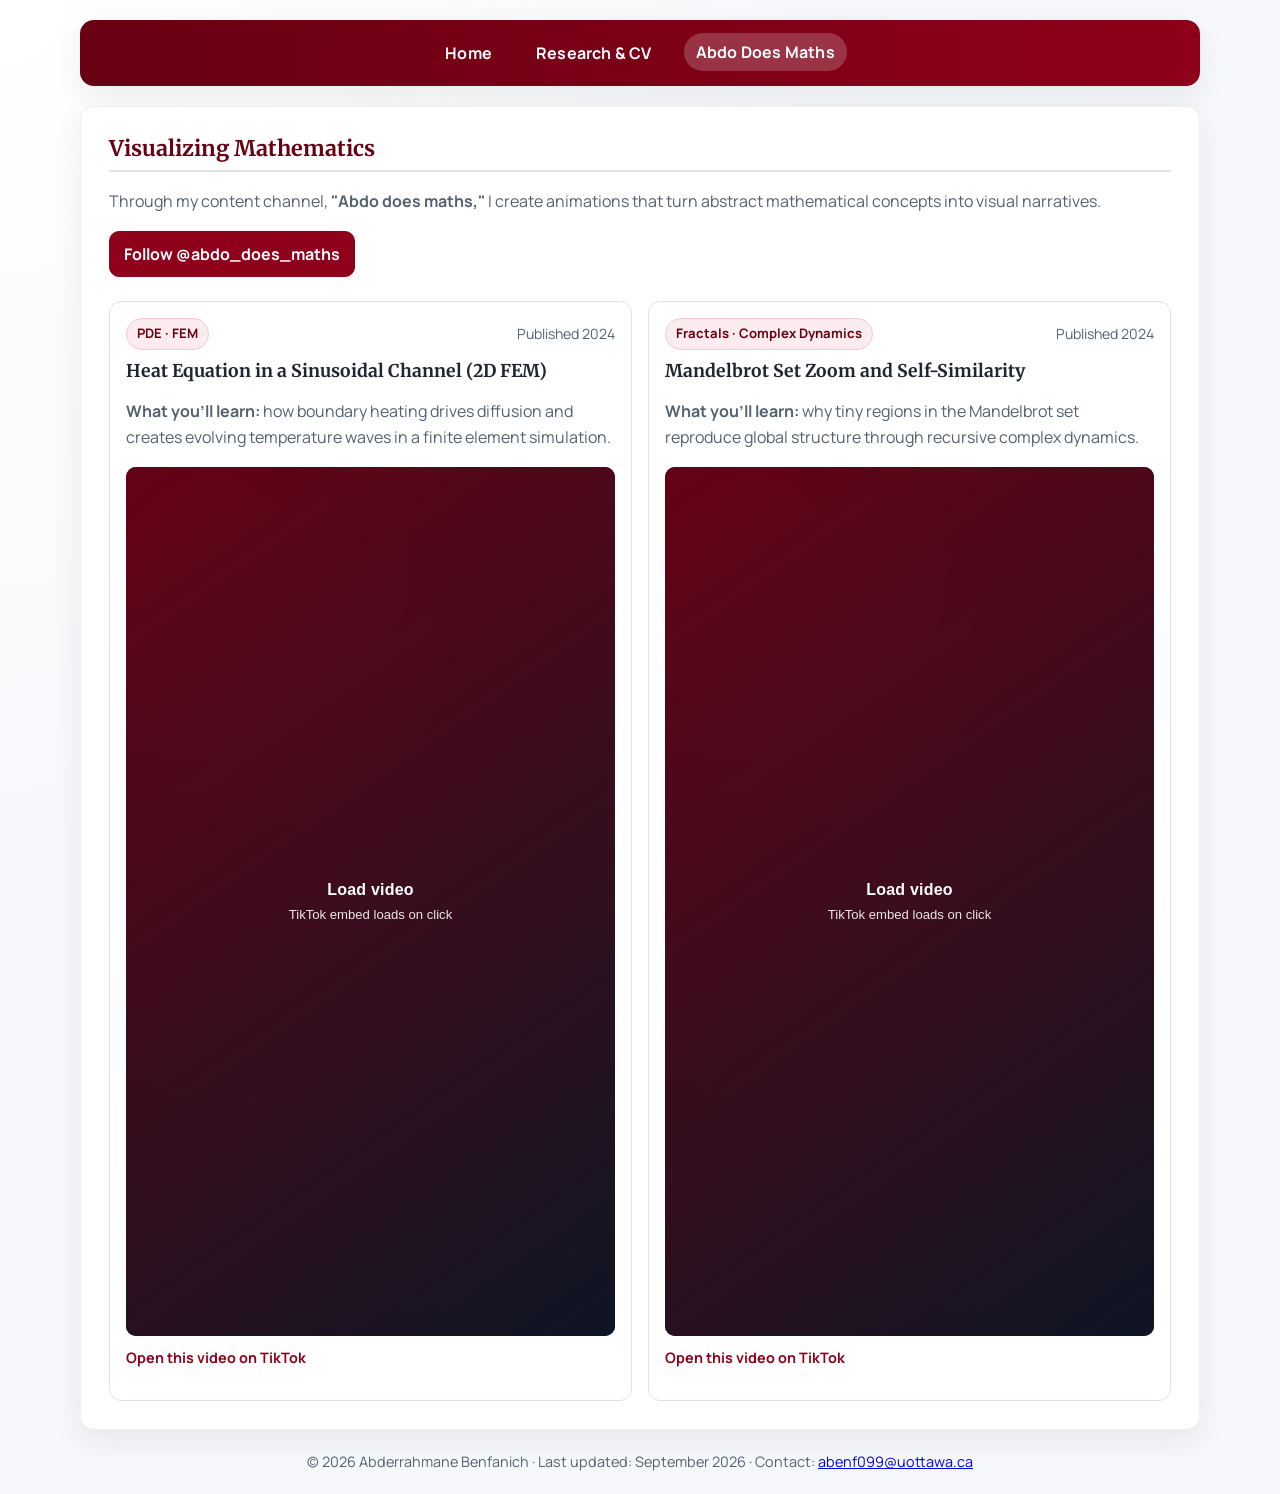
==== commit b997e00a: "auto update 2026-09-15 13:04" ====
--- a/animations.html
+++ b/animations.html
@@ -82,7 +82,7 @@
     </div>
 
         <footer class="site-footer">
-                © 2026 Abderrahmane Benfanich · Last updated: April 2026 · Contact: <a href="mailto:abenf099@uottawa.ca">abenf099@uottawa.ca</a>
+                © 2026 Abderrahmane Benfanich · Last updated: September 2026 · Contact: <a href="mailto:abenf099@uottawa.ca">abenf099@uottawa.ca</a>
         </footer>
 
         <script type="application/ld+json">
--- a/styles.css
+++ b/styles.css
@@ -198,6 +198,16 @@
     background: var(--primary-dark);
 }
 
+.button-arxiv {
+    border-color: #7d0f17;
+    background: linear-gradient(135deg, #b31b1b 0%, #7d0f17 100%);
+    color: #ffffff;
+}
+
+.button-arxiv:hover {
+    background: linear-gradient(135deg, #c02424 0%, #8f001a 100%);
+}
+
 .section-title {
     margin: 0 0 16px;
     font-size: 1.35rem;
@@ -515,6 +525,68 @@
     text-align: center;
 }
 
+.tag-accepted {
+    background: #e6f4ea;
+    color: #137333;
+    border-color: #ceead6;
+}
+
+.tag-review {
+    background: #fef7e0;
+    color: #b06000;
+    border-color: #feefc3;
+}
+
+.reference-grid {
+    display: grid;
+    grid-template-columns: repeat(auto-fit, minmax(280px, 1fr));
+    gap: 16px;
+    margin-top: 12px;
+}
+
+.reference-card {
+    border: 1px solid var(--line);
+    border-radius: 12px;
+    padding: 16px;
+    background: #fff;
+}
+
+.reference-card h3 {
+    margin: 0 0 4px;
+    font-size: 1.05rem;
+    color: var(--primary-dark);
+}
+
+.reference-role {
+    font-size: 0.9rem;
+    color: var(--ink-2);
+    margin: 0 0 8px;
+}
+
+.reference-email {
+    font-size: 0.9rem;
+    margin: 0;
+}
+
+.reference-email a {
+    color: var(--primary);
+    font-weight: 700;
+    text-decoration: none;
+}
+
+.reference-email a:hover {
+    text-decoration: underline;
+}
+
+.nested-list {
+    margin-top: 6px;
+    padding-left: 20px;
+}
+
+.nested-list li {
+    margin-bottom: 4px;
+}
+
 a:focus-visible,
 button:focus-visible,
 iframe:focus-visible {
